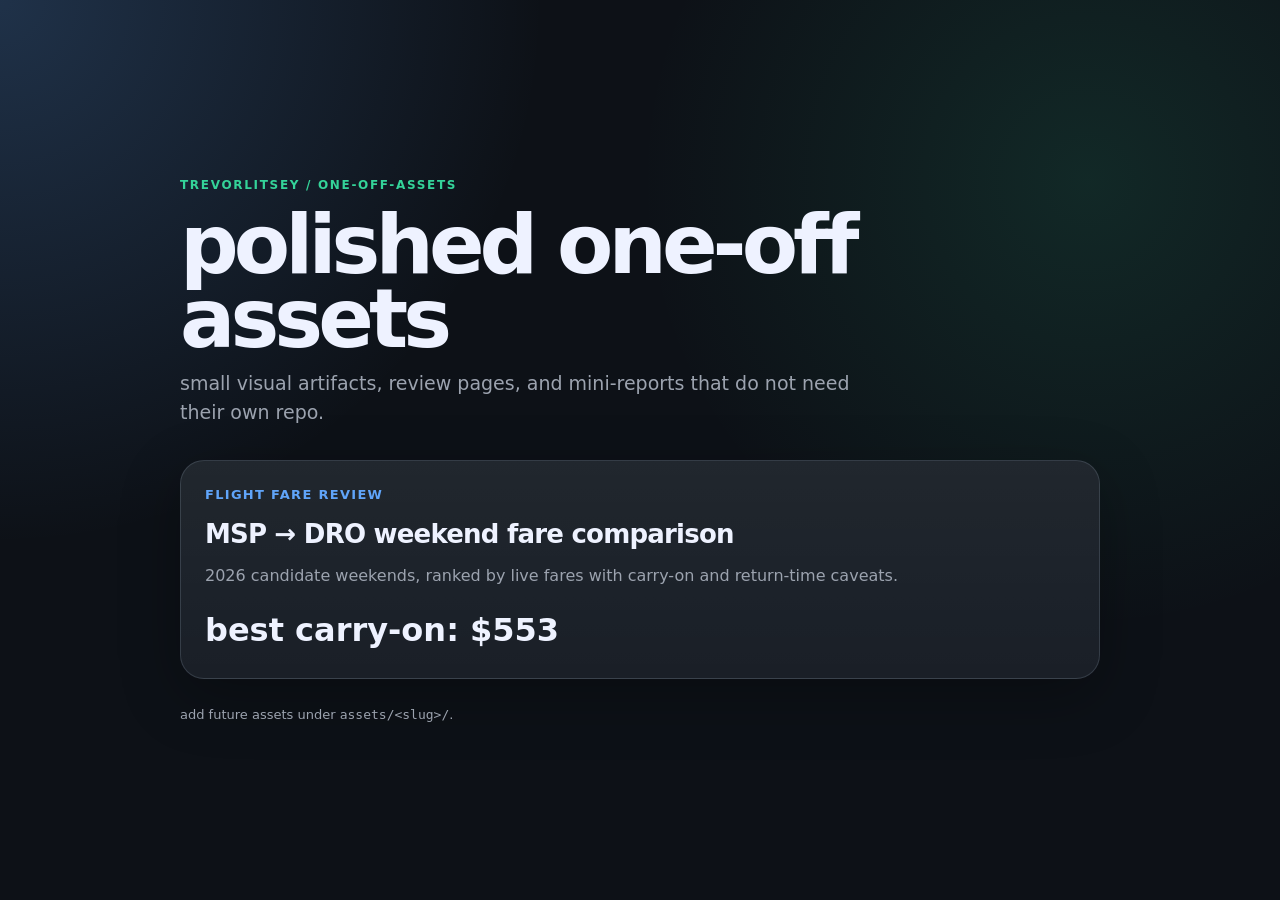
==== index.html @ 19fff04c "Add GitHub Pages landing page" ====
<!doctype html>
<html lang="en">
<head>
  <meta charset="utf-8" />
  <meta name="viewport" content="width=device-width, initial-scale=1" />
  <title>one-off assets</title>
  <style>
    :root {
      color-scheme: dark;
      --bg: #0d1117;
      --panel: #151b23;
      --text: #eef2ff;
      --muted: #9ca3af;
      --line: rgba(148, 163, 184, .22);
      --accent: #60a5fa;
      --green: #34d399;
    }
    * { box-sizing: border-box; }
    body {
      margin: 0;
      min-height: 100vh;
      font: 16px/1.5 ui-sans-serif, system-ui, -apple-system, BlinkMacSystemFont, "Segoe UI", sans-serif;
      background:
        radial-gradient(circle at top left, rgba(96, 165, 250, .22), transparent 34rem),
        radial-gradient(circle at 85% 20%, rgba(52, 211, 153, .12), transparent 28rem),
        var(--bg);
      color: var(--text);
      display: grid;
      place-items: center;
      padding: 40px 20px;
    }
    main { width: min(920px, 100%); }
    .eyebrow {
      color: var(--green);
      text-transform: uppercase;
      letter-spacing: .14em;
      font-size: 12px;
      font-weight: 700;
      margin-bottom: 14px;
    }
    h1 {
      margin: 0 0 14px;
      font-size: clamp(40px, 8vw, 82px);
      line-height: .9;
      letter-spacing: -.06em;
    }
    .lede {
      max-width: 680px;
      margin: 0 0 34px;
      color: var(--muted);
      font-size: 19px;
    }
    .grid {
      display: grid;
      grid-template-columns: repeat(auto-fit, minmax(260px, 1fr));
      gap: 18px;
    }
    a.card {
      display: block;
      padding: 24px;
      border: 1px solid var(--line);
      border-radius: 24px;
      background: linear-gradient(180deg, rgba(255,255,255,.05), rgba(255,255,255,.02)), var(--panel);
      color: inherit;
      text-decoration: none;
      box-shadow: 0 18px 60px rgba(0, 0, 0, .28);
      transition: transform .18s ease, border-color .18s ease;
    }
    a.card:hover { transform: translateY(-3px); border-color: rgba(96, 165, 250, .7); }
    .tag { color: var(--accent); font-size: 13px; font-weight: 700; text-transform: uppercase; letter-spacing: .1em; }
    h2 { margin: 10px 0 10px; font-size: 26px; letter-spacing: -.03em; }
    .meta { color: var(--muted); margin: 0; }
    .price { margin-top: 18px; font-size: 32px; font-weight: 800; }
    footer { margin-top: 26px; color: var(--muted); font-size: 13px; }
  </style>
</head>
<body>
  <main>
    <div class="eyebrow">trevorlitsey / one-off-assets</div>
    <h1>polished one-off assets</h1>
    <p class="lede">small visual artifacts, review pages, and mini-reports that do not need their own repo.</p>

    <section class="grid" aria-label="assets">
      <a class="card" href="assets/durango-flight-fares-2026/">
        <div class="tag">flight fare review</div>
        <h2>MSP → DRO weekend fare comparison</h2>
        <p class="meta">2026 candidate weekends, ranked by live fares with carry-on and return-time caveats.</p>
        <div class="price">best carry-on: $553</div>
      </a>
    </section>

    <footer>add future assets under <code>assets/&lt;slug&gt;/</code>.</footer>
  </main>
</body>
</html>
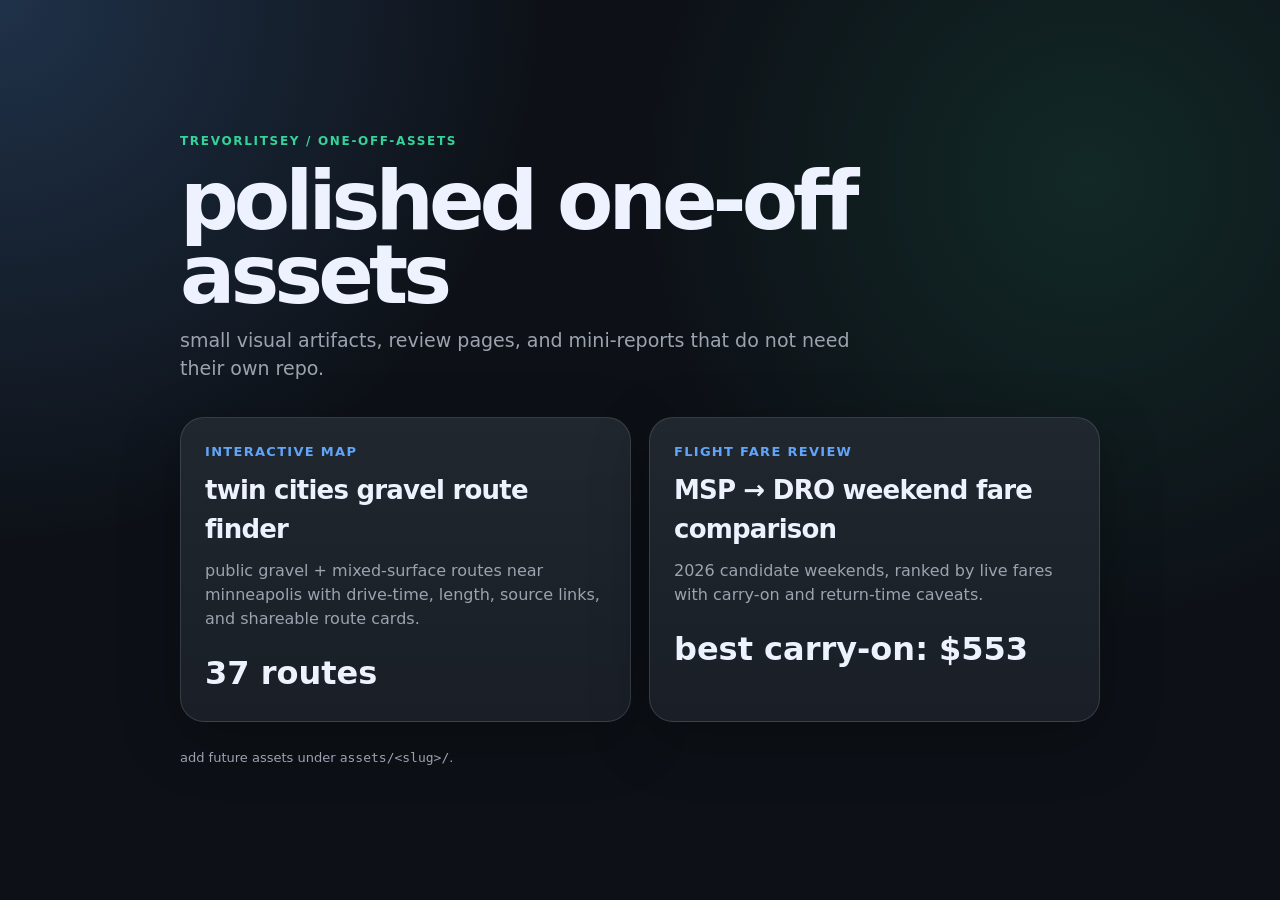
==== commit ef65bde4: "feat: add twin cities gravel route finder" ====
--- a/index.html
+++ b/index.html
@@ -81,6 +81,13 @@
     <p class="lede">small visual artifacts, review pages, and mini-reports that do not need their own repo.</p>
 
     <section class="grid" aria-label="assets">
+      <a class="card" href="assets/gravel-routes/">
+        <div class="tag">interactive map</div>
+        <h2>twin cities gravel route finder</h2>
+        <p class="meta">public gravel + mixed-surface routes near minneapolis with drive-time, length, source links, and shareable route cards.</p>
+        <div class="price">37 routes</div>
+      </a>
+
       <a class="card" href="assets/durango-flight-fares-2026/">
         <div class="tag">flight fare review</div>
         <h2>MSP → DRO weekend fare comparison</h2>
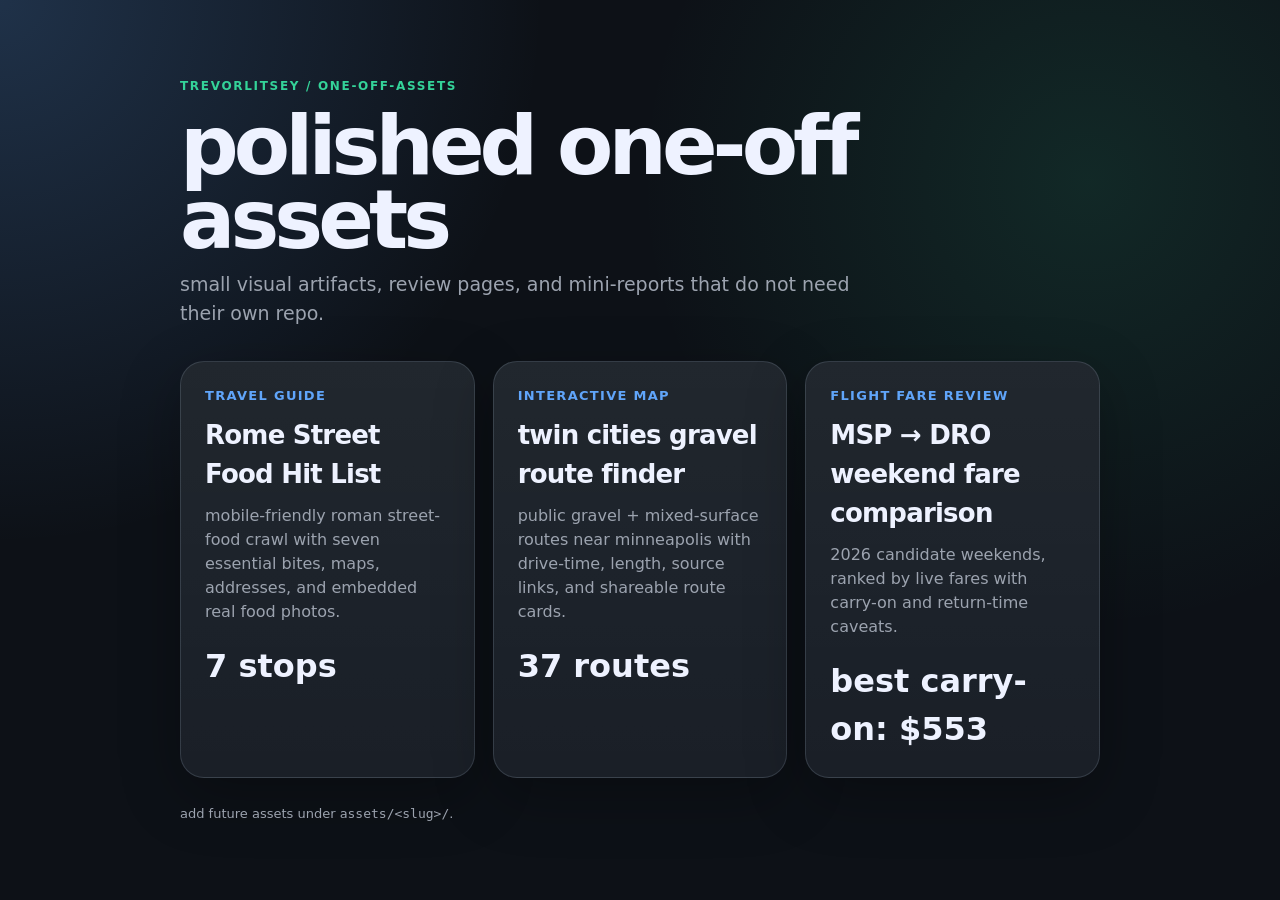
==== commit 77b638c8: "Add Rome street food guide" ====
--- a/index.html
+++ b/index.html
@@ -81,6 +81,13 @@
     <p class="lede">small visual artifacts, review pages, and mini-reports that do not need their own repo.</p>
 
     <section class="grid" aria-label="assets">
+
+      <a class="card" href="assets/rome-street-food-hit-list/">
+        <div class="tag">travel guide</div>
+        <h2>Rome Street Food Hit List</h2>
+        <p class="meta">mobile-friendly roman street-food crawl with seven essential bites, maps, addresses, and embedded real food photos.</p>
+        <div class="price">7 stops</div>
+      </a>
       <a class="card" href="assets/gravel-routes/">
         <div class="tag">interactive map</div>
         <h2>twin cities gravel route finder</h2>
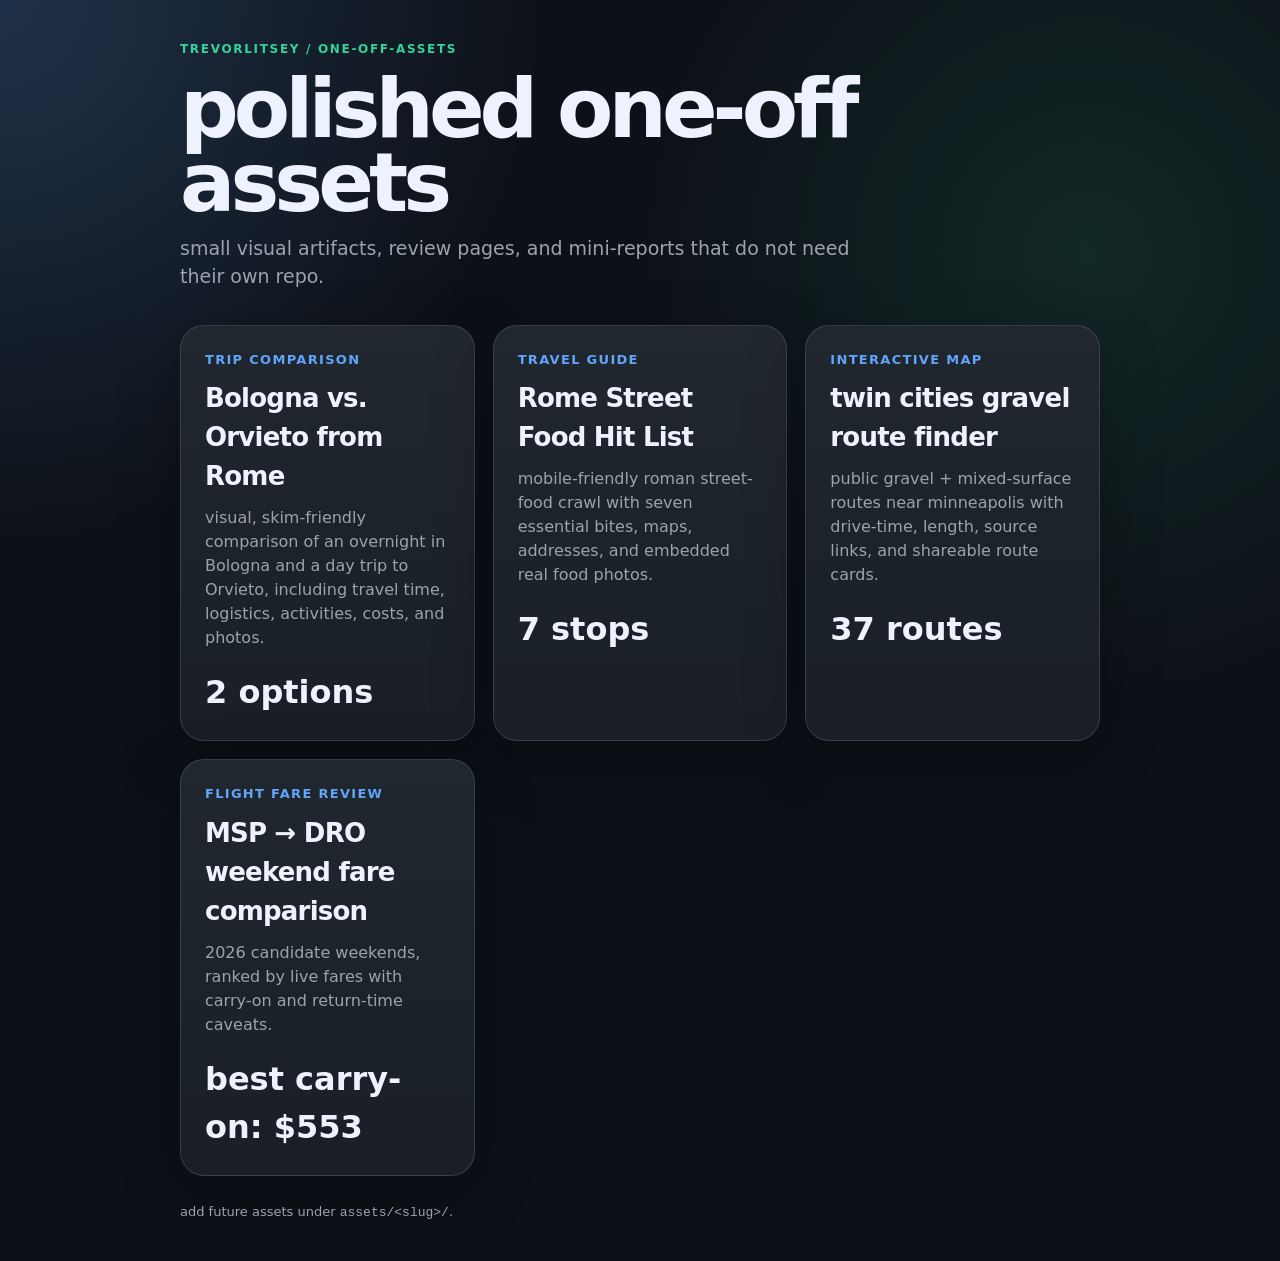
==== commit 4e97fb72: "Add Bologna vs Orvieto asset to Pages index" ====
--- a/index.html
+++ b/index.html
@@ -82,6 +82,13 @@
 
     <section class="grid" aria-label="assets">
 
+      <a class="card" href="assets/rome-escape-bologna-orvieto/">
+        <div class="tag">trip comparison</div>
+        <h2>Bologna vs. Orvieto from Rome</h2>
+        <p class="meta">visual, skim-friendly comparison of an overnight in Bologna and a day trip to Orvieto, including travel time, logistics, activities, costs, and photos.</p>
+        <div class="price">2 options</div>
+      </a>
+
       <a class="card" href="assets/rome-street-food-hit-list/">
         <div class="tag">travel guide</div>
         <h2>Rome Street Food Hit List</h2>
